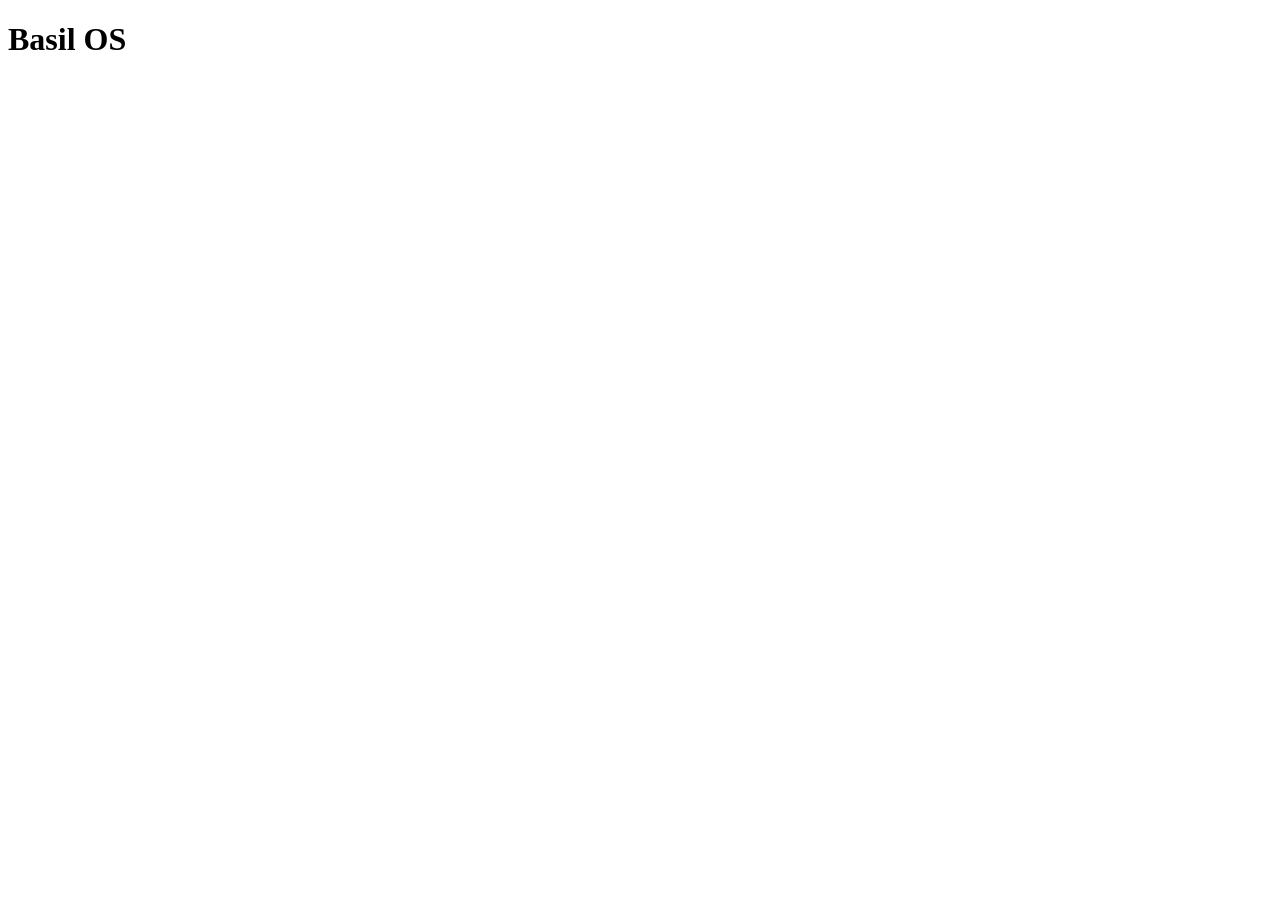
==== index.html @ cb2f1f7d "Add files via upload" ====
<!DOCTYPE html>
<html lang="en">
<head>
    <meta charset="UTF-8">
    <meta name="viewport" content="width=device-width, initial-scale=1.0">
    <title>Basil Alomary - Retro Desktop</title>
    <link rel="stylesheet" href="styles.css">
</head>
<body>
    <div id="boot-screen" class="fullscreen">
        <div class="boot-content">
            <h1>Basil OS</h1>
            <div class="progress-bar">
                <div class="progress"></div>
            </div>
        </div>
    </div>

    <div id="desktop" class="fullscreen" style="display: none;">
        <div id="icons">
            <div class="icon" data-window="about">
                <img src="icon-about.png" alt="About">
                <span>About</span>
            </div>
            <div class="icon" data-window="projects">
                <img src="icon-projects.png" alt="Projects">
                <span>Projects</span>
            </div>
            <div class="icon" data-window="contact">
                <img src="icon-contact.png" alt="Contact">
                <span>Contact</span>
            </div>
        </div>

        <div id="taskbar">
            <div id="start-button">Start</div>
            <div id="open-windows"></div>
            <div id="system-tray">
                <div id="clock"></div>
            </div>
        </div>

        <div id="start-menu" style="display: none;">
            <div class="start-item" data-window="about">About</div>
            <div class="start-item" data-window="projects">Projects</div>
            <div class="start-item" data-window="contact">Contact</div>
        </div>
    </div>

    <div id="windows">
        <div id="about-window" class="window" style="display: none;">
            <div class="title-bar">
                <div class="title">About Basil</div>
                <div class="window-controls">
                    <span class="minimize">-</span>
                    <span class="maximize">□</span>
                    <span class="close">×</span>
                </div>
            </div>
            <div class="window-content">
                <h2>About Basil Alomary</h2>
                <p>
                    <!-- Add your about content here -->
                </p>
            </div>
        </div>

        <div id="projects-window" class="window" style="display: none;">
            <div class="title-bar">
                <div class="title">Projects</div>
                <div class="window-controls">
                    <span class="minimize">-</span>
                    <span class="maximize">□</span>
                    <span class="close">×</span>
                </div>
            </div>
            <div class="window-content">
                <h2>My Projects</h2>
                <!-- Add your projects content here -->
            </div>
        </div>

        <div id="contact-window" class="window" style="display: none;">
            <div class="title-bar">
                <div class="title">Contact</div>
                <div class="window-controls">
                    <span class="minimize">-</span>
                    <span class="maximize">□</span>
                    <span class="close">×</span>
                </div>
            </div>
            <div class="window-content">
                <h2>Contact Basil</h2>
                <!-- Add your contact content here -->
            </div>
        </div>
    </div>

    <script src="script.js"></script>
</body>
</html>
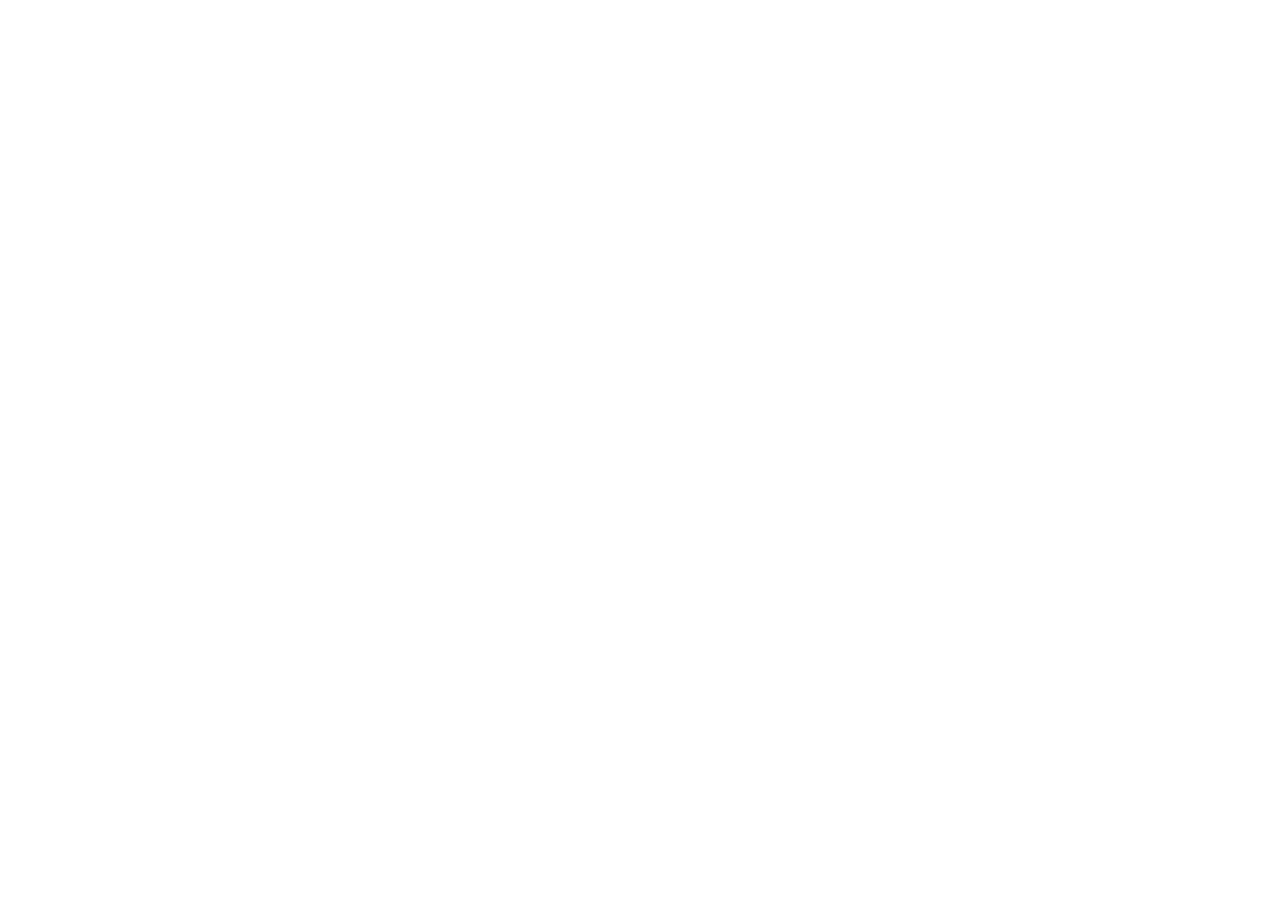
==== commit 2646f80e: "Update index.html" ====
--- a/index.html
+++ b/index.html
@@ -3,99 +3,52 @@
 <head>
     <meta charset="UTF-8">
     <meta name="viewport" content="width=device-width, initial-scale=1.0">
-    <title>Basil Alomary - Retro Desktop</title>
+    <title>Basil Alomary - Retro OS</title>
+    <link href="https://fonts.googleapis.com/css2?family=VT323&display=swap" rel="stylesheet">
     <link rel="stylesheet" href="styles.css">
 </head>
 <body>
-    <div id="boot-screen" class="fullscreen">
-        <div class="boot-content">
-            <h1>Basil OS</h1>
-            <div class="progress-bar">
-                <div class="progress"></div>
+    <div id="crt">
+        <div id="screen">
+            <div id="boot-sequence">
+                <pre id="boot-text"></pre>
+            </div>
+            <div id="desktop" style="display: none;">
+                <div id="icons">
+                    <div class="icon" data-window="about">
+                        <img src="icon-about.svg" alt="About">
+                        <span>About Me</span>
+                    </div>
+                    <div class="icon" data-window="projects">
+                        <img src="icon-projects.svg" alt="Projects">
+                        <span>Projects</span>
+                    </div>
+                    <div class="icon" data-window="contact">
+                        <img src="icon-contact.svg" alt="Contact">
+                        <span>Contact</span>
+                    </div>
+                    <div class="icon" data-window="terminal">
+                        <img src="icon-terminal.svg" alt="Terminal">
+                        <span>Terminal</span>
+                    </div>
+                </div>
+                <div id="taskbar">
+                    <div id="start-button">MENU</div>
+                    <div id="open-windows"></div>
+                    <div id="system-tray">
+                        <div id="volume-control">
+                            <input type="range" min="0" max="100" value="50">
+                        </div>
+                        <div id="clock"></div>
+                    </div>
+                </div>
+            </div>
+            <div id="windows">
+                <!-- Windows will be dynamically created here -->
             </div>
         </div>
     </div>
-
-    <div id="desktop" class="fullscreen" style="display: none;">
-        <div id="icons">
-            <div class="icon" data-window="about">
-                <img src="icon-about.png" alt="About">
-                <span>About</span>
-            </div>
-            <div class="icon" data-window="projects">
-                <img src="icon-projects.png" alt="Projects">
-                <span>Projects</span>
-            </div>
-            <div class="icon" data-window="contact">
-                <img src="icon-contact.png" alt="Contact">
-                <span>Contact</span>
-            </div>
-        </div>
-
-        <div id="taskbar">
-            <div id="start-button">Start</div>
-            <div id="open-windows"></div>
-            <div id="system-tray">
-                <div id="clock"></div>
-            </div>
-        </div>
-
-        <div id="start-menu" style="display: none;">
-            <div class="start-item" data-window="about">About</div>
-            <div class="start-item" data-window="projects">Projects</div>
-            <div class="start-item" data-window="contact">Contact</div>
-        </div>
-    </div>
-
-    <div id="windows">
-        <div id="about-window" class="window" style="display: none;">
-            <div class="title-bar">
-                <div class="title">About Basil</div>
-                <div class="window-controls">
-                    <span class="minimize">-</span>
-                    <span class="maximize">□</span>
-                    <span class="close">×</span>
-                </div>
-            </div>
-            <div class="window-content">
-                <h2>About Basil Alomary</h2>
-                <p>
-                    <!-- Add your about content here -->
-                </p>
-            </div>
-        </div>
-
-        <div id="projects-window" class="window" style="display: none;">
-            <div class="title-bar">
-                <div class="title">Projects</div>
-                <div class="window-controls">
-                    <span class="minimize">-</span>
-                    <span class="maximize">□</span>
-                    <span class="close">×</span>
-                </div>
-            </div>
-            <div class="window-content">
-                <h2>My Projects</h2>
-                <!-- Add your projects content here -->
-            </div>
-        </div>
-
-        <div id="contact-window" class="window" style="display: none;">
-            <div class="title-bar">
-                <div class="title">Contact</div>
-                <div class="window-controls">
-                    <span class="minimize">-</span>
-                    <span class="maximize">□</span>
-                    <span class="close">×</span>
-                </div>
-            </div>
-            <div class="window-content">
-                <h2>Contact Basil</h2>
-                <!-- Add your contact content here -->
-            </div>
-        </div>
-    </div>
-
+    <audio id="startup-sound" src="startup.mp3"></audio>
     <script src="script.js"></script>
 </body>
 </html>
--- a/styles.css
+++ b/styles.css
@@ -0,0 +1,179 @@
+* {
+    margin: 0;
+    padding: 0;
+    box-sizing: border-box;
+}
+
+body, html {
+    height: 100%;
+    font-family: 'Courier New', monospace;
+    overflow: hidden;
+}
+
+.fullscreen {
+    position: fixed;
+    top: 0;
+    left: 0;
+    width: 100%;
+    height: 100%;
+}
+
+#boot-screen {
+    background-color: #000;
+    color: #fff;
+    display: flex;
+    justify-content: center;
+    align-items: center;
+    z-index: 1000;
+}
+
+.boot-content {
+    text-align: center;
+}
+
+.progress-bar {
+    width: 200px;
+    height: 20px;
+    background-color: #333;
+    margin-top: 20px;
+}
+
+.progress {
+    width: 0;
+    height: 100%;
+    background-color: #0f0;
+    transition: width 3s ease-in-out;
+}
+
+#desktop {
+    background-color: #c0c0c0;
+    position: relative;
+}
+
+#icons {
+    padding: 20px;
+}
+
+.icon {
+    text-align: center;
+    margin-bottom: 20px;
+    cursor: pointer;
+}
+
+.icon img {
+    width: 48px;
+    height: 48px;
+}
+
+.icon span {
+    display: block;
+    margin-top: 5px;
+}
+
+#taskbar {
+    position: fixed;
+    bottom: 0;
+    left: 0;
+    width: 100%;
+    height: 40px;
+    background-color: #808080;
+    display: flex;
+    align-items: center;
+    padding: 0 10px;
+}
+
+#start-button {
+    background-color: #008080;
+    color: white;
+    padding: 5px 10px;
+    cursor: pointer;
+}
+
+#open-windows {
+    flex-grow: 1;
+    display: flex;
+    margin-left: 10px;
+}
+
+.taskbar-item {
+    background-color: #c0c0c0;
+    border: 1px solid #000;
+    padding: 5px 10px;
+    margin-right: 5px;
+    cursor: pointer;
+}
+
+#system-tray {
+    display: flex;
+    align-items: center;
+}
+
+#clock {
+    background-color: #000;
+    color: #fff;
+    padding: 5px;
+}
+
+#start-menu {
+    position: fixed;
+    bottom: 40px;
+    left: 0;
+    width: 200px;
+    background-color: #c0c0c0;
+    border: 1px solid #000;
+    z-index: 1000;
+}
+
+.start-item {
+    padding: 10px;
+    cursor: pointer;
+}
+
+.start-item:hover {
+    background-color: #000080;
+    color: #fff;
+}
+
+.window {
+    position: absolute;
+    width: 400px;
+    height: 300px;
+    background-color: #c0c0c0;
+    border: 2px solid #000080;
+    box-shadow: 2px 2px 5px rgba(0, 0, 0, 0.3);
+    resize: both;
+    overflow: auto;
+}
+
+.title-bar {
+    background-color: #000080;
+    color: #fff;
+    padding: 5px;
+    display: flex;
+    justify-content: space-between;
+    align-items: center;
+    cursor: move;
+}
+
+.window-controls span {
+    margin-left: 5px;
+    cursor: pointer;
+}
+
+.window-content {
+    padding: 10px;
+}
+
+@keyframes blink {
+    0% { opacity: 1; }
+    50% { opacity: 0; }
+    100% { opacity: 1; }
+}
+
+.cursor {
+    display: inline-block;
+    width: 10px;
+    height: 20px;
+    background-color: #000;
+    animation: blink 1s infinite;
+}
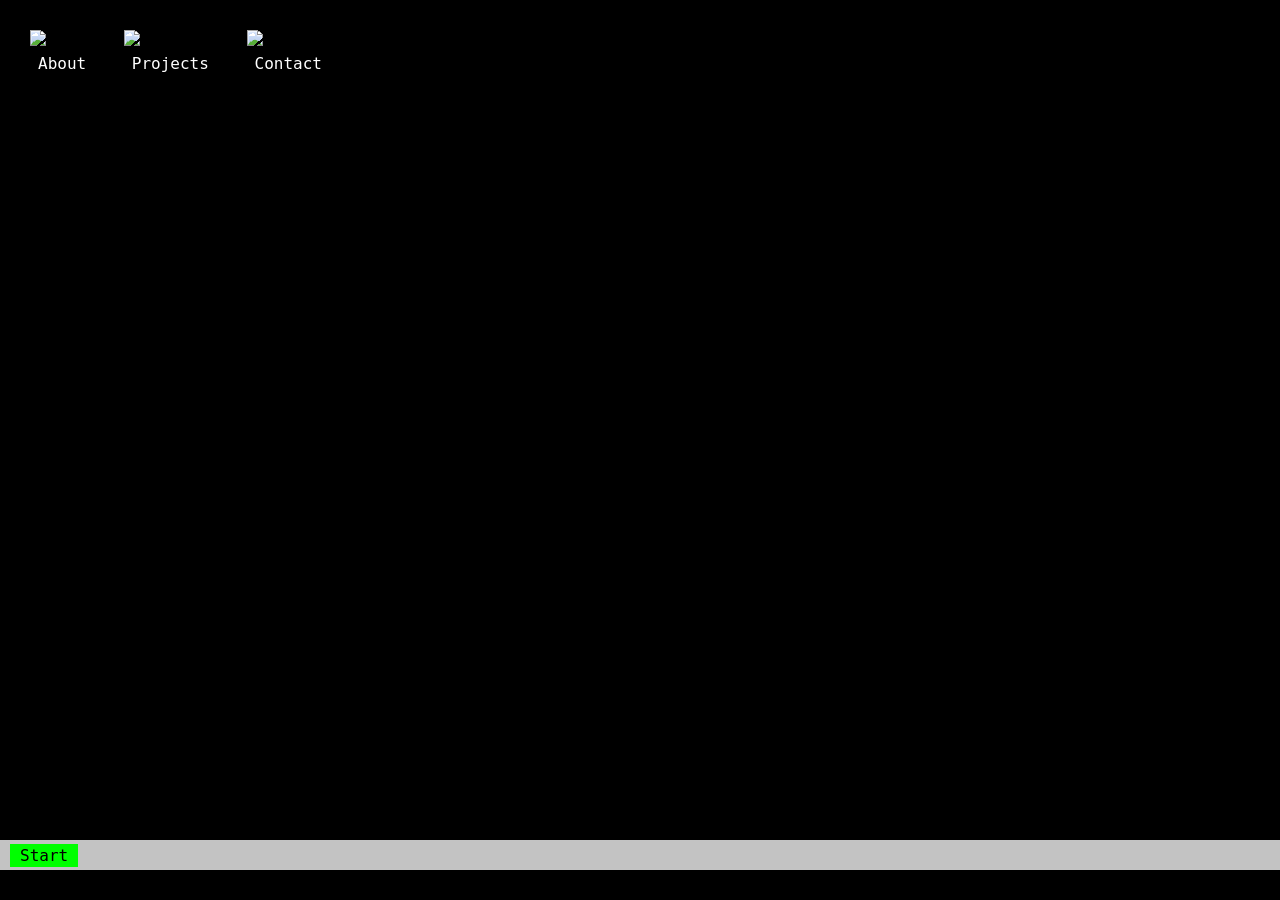
==== commit 0db7a9e4: "Update index.html" ====
--- a/index.html
+++ b/index.html
@@ -3,52 +3,32 @@
 <head>
     <meta charset="UTF-8">
     <meta name="viewport" content="width=device-width, initial-scale=1.0">
-    <title>Basil Alomary - Retro OS</title>
+    <title>Basil Alomary - Retro Desktop</title>
     <link href="https://fonts.googleapis.com/css2?family=VT323&display=swap" rel="stylesheet">
     <link rel="stylesheet" href="styles.css">
 </head>
 <body>
-    <div id="crt">
-        <div id="screen">
-            <div id="boot-sequence">
-                <pre id="boot-text"></pre>
+    <div id="desktop">
+        <div id="icons">
+            <div class="icon" data-window="about">
+                <img src="icon-about.png" alt="About">
+                <span>About</span>
             </div>
-            <div id="desktop" style="display: none;">
-                <div id="icons">
-                    <div class="icon" data-window="about">
-                        <img src="icon-about.svg" alt="About">
-                        <span>About Me</span>
-                    </div>
-                    <div class="icon" data-window="projects">
-                        <img src="icon-projects.svg" alt="Projects">
-                        <span>Projects</span>
-                    </div>
-                    <div class="icon" data-window="contact">
-                        <img src="icon-contact.svg" alt="Contact">
-                        <span>Contact</span>
-                    </div>
-                    <div class="icon" data-window="terminal">
-                        <img src="icon-terminal.svg" alt="Terminal">
-                        <span>Terminal</span>
-                    </div>
-                </div>
-                <div id="taskbar">
-                    <div id="start-button">MENU</div>
-                    <div id="open-windows"></div>
-                    <div id="system-tray">
-                        <div id="volume-control">
-                            <input type="range" min="0" max="100" value="50">
-                        </div>
-                        <div id="clock"></div>
-                    </div>
-                </div>
+            <div class="icon" data-window="projects">
+                <img src="icon-projects.png" alt="Projects">
+                <span>Projects</span>
             </div>
-            <div id="windows">
-                <!-- Windows will be dynamically created here -->
+            <div class="icon" data-window="contact">
+                <img src="icon-contact.png" alt="Contact">
+                <span>Contact</span>
             </div>
         </div>
+        <div id="taskbar">
+            <div id="start-button">Start</div>
+            <div id="time"></div>
+        </div>
     </div>
-    <audio id="startup-sound" src="startup.mp3"></audio>
+    <div id="windows"></div>
     <script src="script.js"></script>
 </body>
 </html>
--- a/styles.css
+++ b/styles.css
@@ -1,3 +1,10 @@
+:root {
+    --main-bg-color: #000080;
+    --window-bg-color: #c3c3c3;
+    --text-color: #ffffff;
+    --highlight-color: #00ff00;
+}
+
 * {
     margin: 0;
     padding: 0;
@@ -6,99 +13,123 @@
 
 body, html {
     height: 100%;
-    font-family: 'Courier New', monospace;
+    font-family: 'VT323', monospace;
     overflow: hidden;
-}
-
-.fullscreen {
+    background-color: #000;
+}
+
+#crt {
     position: fixed;
     top: 0;
     left: 0;
     width: 100%;
     height: 100%;
-}
-
-#boot-screen {
-    background-color: #000;
-    color: #fff;
-    display: flex;
-    justify-content: center;
-    align-items: center;
-    z-index: 1000;
-}
-
-.boot-content {
+    background: #000;
+    overflow: hidden;
+}
+
+#crt::before {
+    content: " ";
+    display: block;
+    position: absolute;
+    top: 0;
+    left: 0;
+    bottom: 0;
+    right: 0;
+    background: linear-gradient(to bottom, 
+        rgba(18, 16, 16, 0) 50%, 
+        rgba(0, 0, 0, 0.25) 50%);
+    background-size: 100% 4px;
+    z-index: 2;
+    pointer-events: none;
+}
+
+#crt::after {
+    content: " ";
+    display: block;
+    position: absolute;
+    top: 0;
+    left: 0;
+    bottom: 0;
+    right: 0;
+    background: rgba(18, 16, 16, 0.1);
+    opacity: 0;
+    z-index: 2;
+    pointer-events: none;
+}
+
+#screen {
+    width: 100%;
+    height: 100%;
+    background-color: var(--main-bg-color);
+    position: relative;
+    overflow: hidden;
+}
+
+#boot-sequence {
+    color: var(--text-color);
+    padding: 20px;
+    font-size: 18px;
+    white-space: pre-wrap;
+}
+
+#desktop {
+    position: absolute;
+    top: 0;
+    left: 0;
+    width: 100%;
+    height: calc(100% - 30px);
+    padding: 20px;
+}
+
+.icon {
+    display: inline-block;
     text-align: center;
-}
-
-.progress-bar {
-    width: 200px;
-    height: 20px;
-    background-color: #333;
-    margin-top: 20px;
-}
-
-.progress {
-    width: 0;
-    height: 100%;
-    background-color: #0f0;
-    transition: width 3s ease-in-out;
-}
-
-#desktop {
-    background-color: #c0c0c0;
-    position: relative;
-}
-
-#icons {
-    padding: 20px;
-}
-
-.icon {
-    text-align: center;
-    margin-bottom: 20px;
+    margin: 10px;
     cursor: pointer;
 }
 
 .icon img {
     width: 48px;
     height: 48px;
+    image-rendering: pixelated;
 }
 
 .icon span {
     display: block;
+    color: var(--text-color);
     margin-top: 5px;
 }
 
 #taskbar {
-    position: fixed;
+    position: absolute;
     bottom: 0;
     left: 0;
     width: 100%;
-    height: 40px;
-    background-color: #808080;
+    height: 30px;
+    background-color: var(--window-bg-color);
     display: flex;
     align-items: center;
     padding: 0 10px;
 }
 
 #start-button {
-    background-color: #008080;
-    color: white;
-    padding: 5px 10px;
-    cursor: pointer;
+    background-color: var(--highlight-color);
+    color: #000;
+    padding: 2px 10px;
+    cursor: pointer;
+    margin-right: 10px;
 }
 
 #open-windows {
     flex-grow: 1;
     display: flex;
-    margin-left: 10px;
-}
-
-.taskbar-item {
-    background-color: #c0c0c0;
+}
+
+.window-button {
+    background-color: var(--window-bg-color);
     border: 1px solid #000;
-    padding: 5px 10px;
+    padding: 2px 10px;
     margin-right: 5px;
     cursor: pointer;
 }
@@ -106,48 +137,30 @@
 #system-tray {
     display: flex;
     align-items: center;
+}
+
+#volume-control {
+    margin-right: 10px;
 }
 
 #clock {
     background-color: #000;
-    color: #fff;
-    padding: 5px;
-}
-
-#start-menu {
-    position: fixed;
-    bottom: 40px;
-    left: 0;
-    width: 200px;
-    background-color: #c0c0c0;
-    border: 1px solid #000;
-    z-index: 1000;
-}
-
-.start-item {
-    padding: 10px;
-    cursor: pointer;
-}
-
-.start-item:hover {
-    background-color: #000080;
-    color: #fff;
+    color: var(--highlight-color);
+    padding: 2px 5px;
 }
 
 .window {
     position: absolute;
-    width: 400px;
-    height: 300px;
-    background-color: #c0c0c0;
-    border: 2px solid #000080;
-    box-shadow: 2px 2px 5px rgba(0, 0, 0, 0.3);
-    resize: both;
-    overflow: auto;
-}
-
-.title-bar {
-    background-color: #000080;
-    color: #fff;
+    background-color: var(--window-bg-color);
+    border: 2px solid var(--highlight-color);
+    box-shadow: 5px 5px 0 rgba(0, 0, 0, 0.5);
+    min-width: 300px;
+    min-height: 200px;
+}
+
+.window-header {
+    background-color: var(--highlight-color);
+    color: #000;
     padding: 5px;
     display: flex;
     justify-content: space-between;
@@ -155,6 +168,10 @@
     cursor: move;
 }
 
+.window-title {
+    font-weight: bold;
+}
+
 .window-controls span {
     margin-left: 5px;
     cursor: pointer;
@@ -162,18 +179,24 @@
 
 .window-content {
     padding: 10px;
-}
-
-@keyframes blink {
-    0% { opacity: 1; }
-    50% { opacity: 0; }
-    100% { opacity: 1; }
-}
-
-.cursor {
-    display: inline-block;
-    width: 10px;
-    height: 20px;
-    background-color: #000;
-    animation: blink 1s infinite;
-}
+    color: #000;
+    overflow: auto;
+    height: calc(100% - 30px);
+}
+
+@keyframes textShadow {
+    0% {
+        text-shadow: 0.4389924193300864px 0 1px rgba(0,30,255,0.5), -0.4389924193300864px 0 1px rgba(255,0,80,0.3), 0 0 3px;
+    }
+    5% {
+        text-shadow: 2.7928974010788217px 0 1px rgba(0,30,255,0.5), -2.7928974010788217px 0 1px rgba(255,0,80,0.3), 0 0 3px;
+    }
+    /* ... (more keyframes) ... */
+    100% {
+        text-shadow: 0.4389924193300864px 0 1px rgba(0,30,255,0.5), -0.4389924193300864px 0 1px rgba(255,0,80,0.3), 0 0 3px;
+    }
+}
+
+.crt-text {
+    animation: textShadow 1.6s infinite;
+}
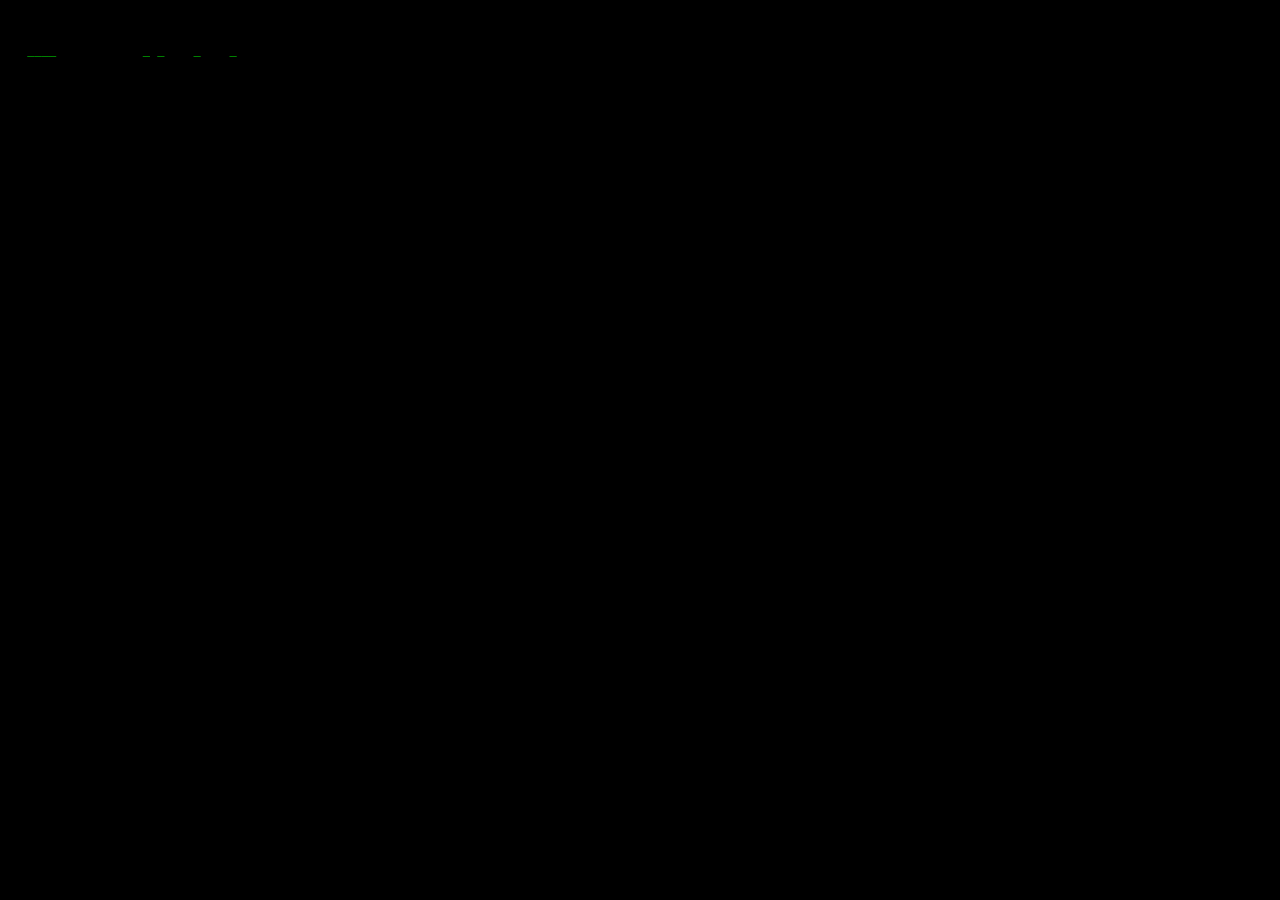
==== commit 9b6bb878: "Update index.html" ====
--- a/index.html
+++ b/index.html
@@ -3,32 +3,133 @@
 <head>
     <meta charset="UTF-8">
     <meta name="viewport" content="width=device-width, initial-scale=1.0">
-    <title>Basil Alomary - Retro Desktop</title>
-    <link href="https://fonts.googleapis.com/css2?family=VT323&display=swap" rel="stylesheet">
-    <link rel="stylesheet" href="styles.css">
+    <title>Basil Alomary - Terminal</title>
+    <style>
+        body, html {
+            margin: 0;
+            padding: 0;
+            height: 100%;
+            font-family: 'Courier New', monospace;
+            background-color: #000;
+            color: #0f0;
+            overflow: hidden;
+        }
+        #terminal {
+            height: 100%;
+            padding: 20px;
+            box-sizing: border-box;
+            overflow-y: auto;
+        }
+        .ascii-art {
+            white-space: pre;
+            font-size: 12px;
+            line-height: 1;
+            margin-bottom: 20px;
+        }
+        .command {
+            margin-bottom: 10px;
+        }
+        .response {
+            margin-bottom: 20px;
+        }
+        .blink {
+            animation: blink 1s infinite;
+        }
+        @keyframes blink {
+            0% { opacity: 0; }
+            50% { opacity: 1; }
+            100% { opacity: 0; }
+        }
+        .loading {
+            display: inline-block;
+            width: 20px;
+        }
+        .hidden {
+            display: none;
+        }
+    </style>
 </head>
 <body>
-    <div id="desktop">
-        <div id="icons">
-            <div class="icon" data-window="about">
-                <img src="icon-about.png" alt="About">
-                <span>About</span>
-            </div>
-            <div class="icon" data-window="projects">
-                <img src="icon-projects.png" alt="Projects">
-                <span>Projects</span>
-            </div>
-            <div class="icon" data-window="contact">
-                <img src="icon-contact.png" alt="Contact">
-                <span>Contact</span>
-            </div>
-        </div>
-        <div id="taskbar">
-            <div id="start-button">Start</div>
-            <div id="time"></div>
-        </div>
-    </div>
-    <div id="windows"></div>
-    <script src="script.js"></script>
+    <div id="terminal"></div>
+
+    <script>
+        const terminal = document.getElementById('terminal');
+        const asciiArt = `
+ ____            _ _    _    _                                
+|  _ \\          (_) |  / \\  | | ___  _ __ ___   __ _ _ __ _   _ 
+| |_) | __ _ ___ _| | / _ \\ | |/ _ \\| '_ \` _ \\ / _\` | '__| | | |
+|  _ < / _\` / __| | |/ ___ \\| | (_) | | | | | | (_| | |  | |_| |
+|_| \\_\\\\__,_\\___| |_/_/   \\_\\_|\\___/|_| |_| |_|\\__,_|_|   \\__, |
+                                                         |___/ 
+        `;
+
+        const content = [
+            { command: 'whoami', response: 'Basil Alomary' },
+            { command: 'cat current_role.txt', response: 'Head of Research at Stripes (http://www.stripes.co)' },
+            { command: 'ls previous_experience/', response: '- Bain_&_Company.txt\n- Simon_Data.txt\n- Independent_Investor.txt' },
+            { command: 'cat education.txt', response: 'Graduate of Columbia Business School\nGlenn Hubbard Scholarship Recipient' },
+            { command: 'ls fellowships/', response: 'VC_Fellow.txt  MBA_Associate.txt  Student_Fellow.txt  Venture_Partner.txt  InSITE_Fellow.txt' },
+            { command: 'cat writing/articles.txt', response: '1. Why Investors Should Focus More On The Infrastructure Supporting The AI Revolution\n2. OK, Boomer: How An Aging Population Is Going To Impact Real Estate Technology\n3. NFTs, like all art, are all about narrative\n4. "Where am I going to display my NFT?"... and other stupid questions\n5. The Future of InsurTech: Why serving policyholders has been the path to growth for so many...' },
+            { command: 'echo $CONTACT_INFO', response: 'LinkedIn: https://www.linkedin.com/in/basilalomary\nTwitter: https://twitter.com/basilalomary' },
+        ];
+
+        function typeWriter(text, element, index = 0) {
+            if (index < text.length) {
+                element.innerHTML += text.charAt(index);
+                setTimeout(() => typeWriter(text, element, index + 1), 20);
+            } else {
+                element.innerHTML += '<span class="blink">_</span>';
+            }
+        }
+
+        function createLoadingAnimation() {
+            const loading = document.createElement('div');
+            loading.className = 'loading';
+            loading.innerHTML = '|';
+            
+            const frames = ['|', '/', '-', '\\'];
+            let frameIndex = 0;
+
+            const intervalId = setInterval(() => {
+                loading.innerHTML = frames[frameIndex];
+                frameIndex = (frameIndex + 1) % frames.length;
+            }, 100);
+
+            return { element: loading, intervalId };
+        }
+
+        async function displayContent() {
+            const asciiElement = document.createElement('pre');
+            asciiElement.className = 'ascii-art';
+            terminal.appendChild(asciiElement);
+            await new Promise(resolve => typeWriter(asciiArt, asciiElement, 0, resolve));
+
+            for (const item of content) {
+                const commandElement = document.createElement('div');
+                commandElement.className = 'command';
+                terminal.appendChild(commandElement);
+                await new Promise(resolve => typeWriter(`> ${item.command}`, commandElement, 0, resolve));
+
+                await new Promise(resolve => setTimeout(resolve, 500));
+
+                const { element: loadingElement, intervalId } = createLoadingAnimation();
+                terminal.appendChild(loadingElement);
+
+                await new Promise(resolve => setTimeout(resolve, 1500));
+
+                clearInterval(intervalId);
+                loadingElement.remove();
+
+                const responseElement = document.createElement('div');
+                responseElement.className = 'response';
+                terminal.appendChild(responseElement);
+                await new Promise(resolve => typeWriter(item.response, responseElement, 0, resolve));
+
+                await new Promise(resolve => setTimeout(resolve, 1000));
+            }
+        }
+
+        displayContent();
+    </script>
 </body>
 </html>
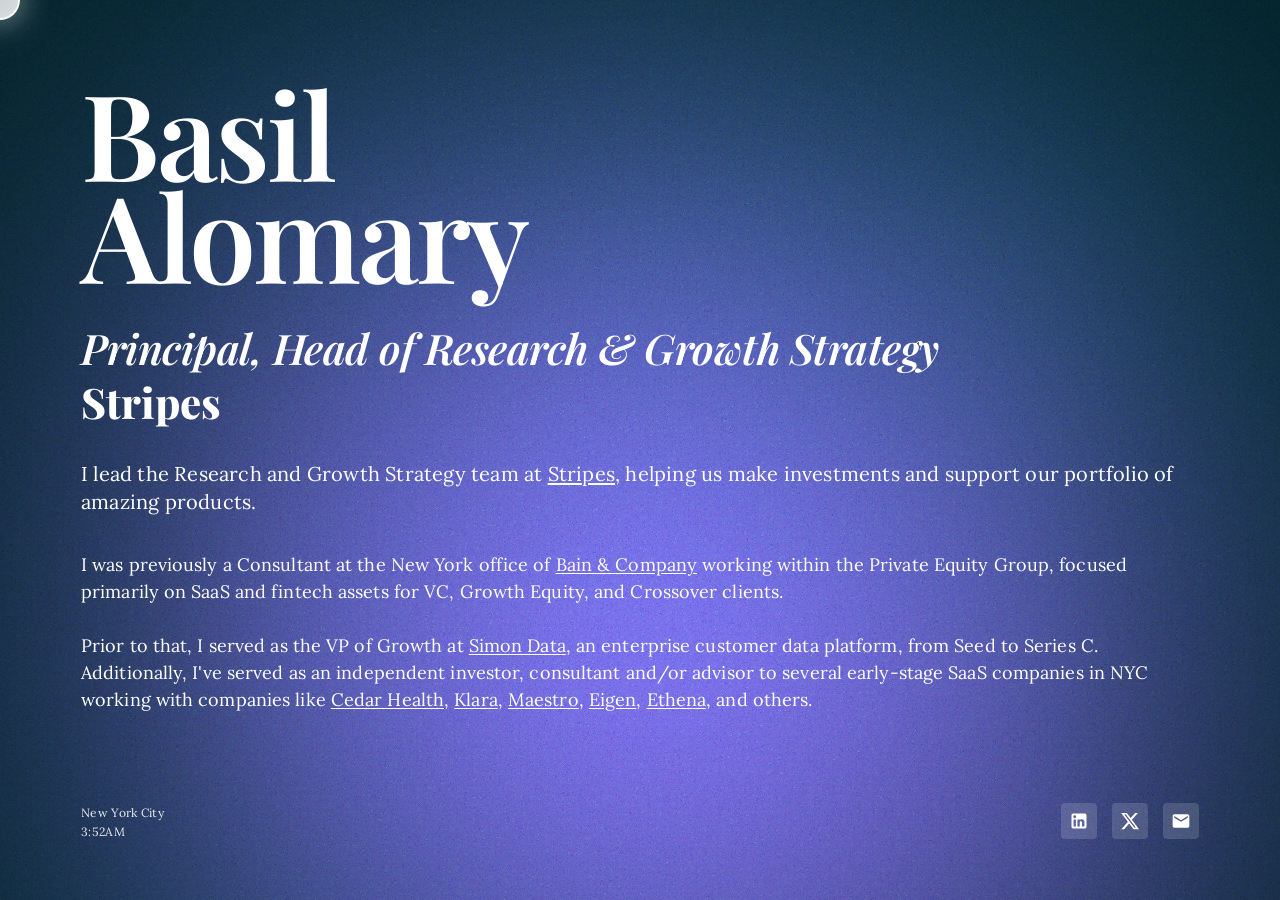
==== commit 2fcca5ec: "Update index.html" ====
--- a/index.html
+++ b/index.html
@@ -3,133 +3,438 @@
 <head>
     <meta charset="UTF-8">
     <meta name="viewport" content="width=device-width, initial-scale=1.0">
-    <title>Basil Alomary - Terminal</title>
+    <title>Basil Alomary - Principal, Head of Research & Growth Strategy</title>
+    <link rel="preconnect" href="https://fonts.googleapis.com">
+    <link rel="preconnect" href="https://fonts.gstatic.com" crossorigin>
+    <link href="https://fonts.googleapis.com/css2?family=Playfair+Display:ital,wght@0,400;0,600;0,800;1,600&family=Lora:wght@300;400&display=swap" rel="stylesheet">
     <style>
-        body, html {
+        * {
             margin: 0;
             padding: 0;
+            box-sizing: border-box;
+            cursor: none;
+        }
+
+        body {
+            font-family: 'Lora', serif;
+            min-height: 100vh;
+            padding: 80px 80px 60px 80px;
+            display: flex;
+            flex-direction: column;
+            justify-content: space-between;
+            position: relative;
+            overflow: hidden;
+            color: white;
+            cursor: none;
+            border: 1px solid rgba(255, 255, 255, 0.2);
+            border-radius: 24px;
+        }
+
+        /* Custom cursor */
+        .cursor {
+            width: 40px;
+            height: 40px;
+            position: fixed;
+            top: 0;
+            left: 0;
+            pointer-events: none;
+            z-index: 9999;
+            transition: width 0.3s ease, height 0.3s ease, transform 0.15s ease;
+        }
+
+        .cursor-inner {
+            width: 100%;
             height: 100%;
-            font-family: 'Courier New', monospace;
-            background-color: #000;
-            color: #0f0;
-            overflow: hidden;
-        }
-        #terminal {
+            border-radius: 50%;
+            background: rgba(255, 255, 255, 0.8);
+            backdrop-filter: blur(10px);
+            -webkit-backdrop-filter: blur(10px);
+            border: 2px solid rgba(255, 255, 255, 0.9);
+            box-shadow: 
+                0 0 30px rgba(255, 255, 255, 0.5),
+                inset 0 0 20px rgba(255, 255, 255, 0.3),
+                0 0 60px rgba(255, 255, 255, 0.2);
+            transition: all 0.3s ease;
+            mix-blend-mode: screen;
+        }
+
+        .cursor.hover {
+            width: 60px;
+            height: 60px;
+        }
+
+        .cursor.hover .cursor-inner {
+            background: rgba(255, 255, 255, 0.6);
+            backdrop-filter: blur(15px);
+            -webkit-backdrop-filter: blur(15px);
+            border: 2px solid rgba(255, 255, 255, 1);
+            box-shadow: 
+                0 0 50px rgba(255, 255, 255, 0.8),
+                inset 0 0 30px rgba(255, 255, 255, 0.4),
+                0 0 80px rgba(255, 255, 255, 0.3);
+        }
+
+        /* Hide custom cursor on mobile */
+        @media (hover: none) and (pointer: coarse) {
+            * {
+                cursor: auto;
+            }
+            body {
+                cursor: auto;
+            }
+            .cursor {
+                display: none;
+            }
+        }
+
+        /* Background SVG */
+        .background-svg {
+            position: fixed;
+            top: 0;
+            left: 0;
+            width: 100%;
             height: 100%;
-            padding: 20px;
-            box-sizing: border-box;
-            overflow-y: auto;
-        }
-        .ascii-art {
-            white-space: pre;
+            z-index: 0;
+        }
+
+        .container {
+            position: relative;
+            z-index: 1;
+            max-width: 1400px;
+            width: 100%;
+        }
+
+        h1 {
+            font-family: 'Playfair Display', serif;
+            font-size: 120px;
+            font-weight: 600;
+            line-height: 0.85;
+            letter-spacing: -3px;
+            margin-bottom: 40px;
+        }
+
+        .name-split {
+            display: block;
+        }
+
+        .title {
+            font-family: 'Playfair Display', serif;
+            font-size: 42px;
+            font-weight: 600;
+            font-style: italic;
+            line-height: 1.1;
+            margin-bottom: 8px;
+            letter-spacing: -0.5px;
+        }
+
+        .company {
+            font-family: 'Playfair Display', serif;
+            font-size: 42px;
+            font-weight: 800;
+            margin-bottom: 35px;
+            line-height: 1.1;
+        }
+
+        .description {
+            font-family: 'Lora', serif;
+            font-size: 20px;
+            font-weight: 300;
+            line-height: 1.4;
+            margin-bottom: 35px;
+            max-width: 1200px;
+            letter-spacing: 0.2px;
+        }
+
+        .experience {
+            font-family: 'Lora', serif;
+            font-size: 18px;
+            font-weight: 300;
+            line-height: 1.5;
+            max-width: 1200px;
+            letter-spacing: 0.1px;
+        }
+
+        .experience a, .description a {
+            color: white;
+            text-decoration: underline;
+            text-underline-offset: 2px;
+            transition: opacity 0.3s ease;
+            cursor: none;
+        }
+
+        .experience a:hover, .description a:hover {
+            opacity: 0.7;
+        }
+
+        .footer {
+            position: relative;
+            z-index: 1;
+            display: flex;
+            justify-content: space-between;
+            align-items: flex-end;
+            margin-top: 80px;
+        }
+
+        .location-time {
+            font-family: 'Lora', serif;
+            display: flex;
+            flex-direction: column;
+            gap: 4px;
             font-size: 12px;
-            line-height: 1;
-            margin-bottom: 20px;
-        }
-        .command {
-            margin-bottom: 10px;
-        }
-        .response {
-            margin-bottom: 20px;
-        }
-        .blink {
-            animation: blink 1s infinite;
-        }
-        @keyframes blink {
-            0% { opacity: 0; }
-            50% { opacity: 1; }
-            100% { opacity: 0; }
-        }
-        .loading {
-            display: inline-block;
+            font-weight: 400;
+            letter-spacing: 0.3px;
+            opacity: 0.9;
+        }
+
+        .social-links {
+            display: flex;
+            gap: 15px;
+        }
+
+        .social-links a {
+            width: 36px;
+            height: 36px;
+            background: rgba(255, 255, 255, 0.15);
+            display: flex;
+            align-items: center;
+            justify-content: center;
+            text-decoration: none;
+            transition: background 0.3s ease;
+            border-radius: 4px;
+            cursor: none;
+        }
+
+        .social-links a:hover {
+            background: rgba(255, 255, 255, 0.25);
+        }
+
+        .social-links svg {
             width: 20px;
-        }
-        .hidden {
-            display: none;
+            height: 20px;
+            fill: white;
+        }
+
+        @media (max-width: 768px) {
+            body {
+                padding: 40px 30px 30px 30px;
+            }
+
+            h1 {
+                font-size: 60px;
+                margin-bottom: 25px;
+                line-height: 0.9;
+            }
+
+            .title {
+                font-size: 24px;
+                margin-bottom: 6px;
+            }
+
+            .company {
+                font-size: 24px;
+                margin-bottom: 20px;
+            }
+
+            .description {
+                font-size: 16px;
+                margin-bottom: 20px;
+                line-height: 1.5;
+            }
+
+            .experience {
+                font-size: 14px;
+                line-height: 1.6;
+            }
+
+            .footer {
+                flex-direction: column;
+                align-items: flex-start;
+                gap: 25px;
+                margin-top: 50px;
+            }
+
+            .social-links {
+                width: 100%;
+                justify-content: flex-start;
+            }
+
+            .location-time {
+                font-size: 11px;
+            }
+        }
+
+        @media (max-width: 480px) {
+            body {
+                padding: 30px 20px 20px 20px;
+            }
+
+            h1 {
+                font-size: 48px;
+                letter-spacing: -2px;
+            }
+
+            .title {
+                font-size: 20px;
+            }
+
+            .company {
+                font-size: 20px;
+            }
+
+            .description {
+                font-size: 14px;
+            }
+
+            .experience {
+                font-size: 13px;
+            }
         }
     </style>
 </head>
 <body>
-    <div id="terminal"></div>
+    <!-- Custom cursor -->
+    <div class="cursor">
+        <div class="cursor-inner"></div>
+    </div>
+
+    <!-- Background SVG -->
+    <svg class="background-svg" viewBox="0 0 1600 1600" fill="none" xmlns="http://www.w3.org/2000/svg" xmlns:xlink="http://www.w3.org/1999/xlink" preserveAspectRatio="xMidYMid slice">
+        <rect width="1600" height="1600" fill="#000000"/>
+        <rect width="1600" height="1600" fill="#00c5df" fill-opacity="0.1634279611918033"/>
+        <g clip-path="url(#clip0_50_327)">
+            <g filter="url(#filter0_f_50_327)">
+                <rect x="309" y="449" width="1041" height="1251" fill="#00c5df"/>
+                <rect x="251" y="517" width="1004" height="871" fill="#907CFF"/>
+                <rect x="432" y="740" width="949" height="1150" fill="#907CFF"/>
+            </g>
+        </g>
+        <g style="mix-blend-mode:overlay">
+            <rect width="1600" height="1600" fill="url(#pattern0)" fill-opacity="0.75"/>
+            <rect x="0" y="0" width="1600" height="1600" style="fill:gray; stroke:transparent; filter: url(#feTurb02)" />
+        </g>
+        <defs>
+            <filter id="feTurb02" filterUnits="objectBoundingBox" x="0%" y="0%" width="100%" height="100%">
+                <feTurbulence baseFrequency="0.7" numOctaves="3" seed="0" result="out1"/> 
+                <feComposite in="out1" in2="SourceGraphic" operator="in" result="out2"/>
+                <feBlend in="SourceGraphic" in2="out2" mode="overlay" result="out3"/>
+            </filter>
+            <filter id="filter0_f_50_327" x="0" y="0" width="1600" height="1600" filterUnits="userSpaceOnUse" color-interpolation-filters="sRGB">
+                <feFlood flood-opacity="0" result="BackgroundImageFix"/>
+                <feBlend mode="normal" in="SourceGraphic" in2="BackgroundImageFix" result="shape"/>
+                <feGaussianBlur stdDeviation="250" result="effect1_foregroundBlur_50_327"/>
+            </filter>
+            <pattern id="pattern0" patternContentUnits="objectBoundingBox" width="0.08375" height="0.08375">
+                <use xlink:href="#image0_50_327" transform="scale(0.001)"/>
+            </pattern>
+            <clipPath id="clip0_50_327">
+                <rect width="1600" height="1600" fill="white"/>
+            </clipPath>
+        </defs>
+    </svg>
+
+    <div class="container">
+        <h1>
+            <span class="name-split">Basil</span>
+            <span class="name-split">Alomary</span>
+        </h1>
+        
+        <div class="title">Principal, Head of Research & Growth Strategy</div>
+        <div class="company">Stripes</div>
+        
+        <p class="description">
+            I lead the Research and Growth Strategy team at <a href="https://stripes.co" target="_blank">Stripes</a>, helping us make investments and support our portfolio of amazing products.
+        </p>
+        
+        <p class="experience">
+            I was previously a Consultant at the New York office of <a href="https://bain.com" target="_blank">Bain & Company</a> working within the Private Equity Group, focused primarily on SaaS and fintech assets for VC, Growth Equity, and Crossover clients.<br><br>
+            Prior to that, I served as the VP of Growth at <a href="https://simondata.com" target="_blank">Simon Data</a>, an enterprise customer data platform, from Seed to Series C. Additionally, I've served as an independent investor, consultant and/or advisor to several early-stage SaaS companies in NYC working with companies like <a href="https://cedar.com" target="_blank">Cedar Health</a>, <a href="https://klara.com" target="_blank">Klara</a>, <a href="https://go-maestro.com" target="_blank">Maestro</a>, <a href="https://eigentech.com" target="_blank">Eigen</a>, <a href="https://goethena.com" target="_blank">Ethena</a>, and others.
+        </p>
+    </div>
+
+    <div class="footer">
+        <div class="location-time">
+            <span>New York City</span>
+            <span class="timestamp">8:22AM</span>
+        </div>
+        
+        <div class="social-links">
+            <a href="https://linkedin.com/in/basilalomary" target="_blank" aria-label="LinkedIn">
+                <svg viewBox="0 0 24 24">
+                    <path d="M19 3a2 2 0 0 1 2 2v14a2 2 0 0 1-2 2H5a2 2 0 0 1-2-2V5a2 2 0 0 1 2-2h14m-.5 15.5v-5.3a3.26 3.26 0 0 0-3.26-3.26c-.85 0-1.84.52-2.32 1.3v-1.11h-2.79v8.37h2.79v-4.93c0-.77.62-1.4 1.39-1.4a1.4 1.4 0 0 1 1.4 1.4v4.93h2.79M6.88 8.56a1.68 1.68 0 0 0 1.68-1.68c0-.93-.75-1.69-1.68-1.69a1.69 1.69 0 0 0-1.69 1.69c0 .93.76 1.68 1.69 1.68m1.39 9.94v-8.37H5.5v8.37h2.77z"/>
+                </svg>
+            </a>
+            <a href="https://twitter.com/basil_alomary" target="_blank" aria-label="Twitter">
+                <svg viewBox="0 0 24 24">
+                    <path d="M18.244 2.25h3.308l-7.227 8.26 8.502 11.24H16.17l-5.214-6.817L4.99 21.75H1.68l7.73-8.835L1.254 2.25H8.08l4.713 6.231zm-1.161 17.52h1.833L7.084 4.126H5.117z"/>
+                </svg>
+            </a>
+            <a href="mailto:basil.a.alomary@gmail.com" aria-label="Email">
+                <svg viewBox="0 0 24 24">
+                    <path d="M20 4H4c-1.1 0-1.99.9-1.99 2L2 18c0 1.1.9 2 2 2h16c1.1 0 2-.9 2-2V6c0-1.1-.9-2-2-2zm0 4l-8 5-8-5V6l8 5 8-5v2z"/>
+                </svg>
+            </a>
+        </div>
+    </div>
 
     <script>
-        const terminal = document.getElementById('terminal');
-        const asciiArt = `
- ____            _ _    _    _                                
-|  _ \\          (_) |  / \\  | | ___  _ __ ___   __ _ _ __ _   _ 
-| |_) | __ _ ___ _| | / _ \\ | |/ _ \\| '_ \` _ \\ / _\` | '__| | | |
-|  _ < / _\` / __| | |/ ___ \\| | (_) | | | | | | (_| | |  | |_| |
-|_| \\_\\\\__,_\\___| |_/_/   \\_\\_|\\___/|_| |_| |_|\\__,_|_|   \\__, |
-                                                         |___/ 
-        `;
-
-        const content = [
-            { command: 'whoami', response: 'Basil Alomary' },
-            { command: 'cat current_role.txt', response: 'Head of Research at Stripes (http://www.stripes.co)' },
-            { command: 'ls previous_experience/', response: '- Bain_&_Company.txt\n- Simon_Data.txt\n- Independent_Investor.txt' },
-            { command: 'cat education.txt', response: 'Graduate of Columbia Business School\nGlenn Hubbard Scholarship Recipient' },
-            { command: 'ls fellowships/', response: 'VC_Fellow.txt  MBA_Associate.txt  Student_Fellow.txt  Venture_Partner.txt  InSITE_Fellow.txt' },
-            { command: 'cat writing/articles.txt', response: '1. Why Investors Should Focus More On The Infrastructure Supporting The AI Revolution\n2. OK, Boomer: How An Aging Population Is Going To Impact Real Estate Technology\n3. NFTs, like all art, are all about narrative\n4. "Where am I going to display my NFT?"... and other stupid questions\n5. The Future of InsurTech: Why serving policyholders has been the path to growth for so many...' },
-            { command: 'echo $CONTACT_INFO', response: 'LinkedIn: https://www.linkedin.com/in/basilalomary\nTwitter: https://twitter.com/basilalomary' },
-        ];
-
-        function typeWriter(text, element, index = 0) {
-            if (index < text.length) {
-                element.innerHTML += text.charAt(index);
-                setTimeout(() => typeWriter(text, element, index + 1), 20);
-            } else {
-                element.innerHTML += '<span class="blink">_</span>';
-            }
-        }
-
-        function createLoadingAnimation() {
-            const loading = document.createElement('div');
-            loading.className = 'loading';
-            loading.innerHTML = '|';
+        // Update timestamp to current time
+        function updateTime() {
+            const now = new Date();
+            const hours = now.getHours();
+            const minutes = now.getMinutes().toString().padStart(2, '0');
+            const ampm = hours >= 12 ? 'PM' : 'AM';
+            const displayHours = hours % 12 || 12;
+            document.querySelector('.timestamp').textContent = `${displayHours}:${minutes}${ampm}`;
+        }
+        
+        updateTime();
+        setInterval(updateTime, 60000);
+
+        // Custom cursor
+        const cursor = document.querySelector('.cursor');
+        let mouseX = 0;
+        let mouseY = 0;
+        let cursorX = 0;
+        let cursorY = 0;
+
+        // Track mouse position
+        document.addEventListener('mousemove', (e) => {
+            mouseX = e.clientX;
+            mouseY = e.clientY;
+        });
+
+        // Smooth cursor animation
+        function animateCursor() {
+            const dx = mouseX - cursorX;
+            const dy = mouseY - cursorY;
             
-            const frames = ['|', '/', '-', '\\'];
-            let frameIndex = 0;
-
-            const intervalId = setInterval(() => {
-                loading.innerHTML = frames[frameIndex];
-                frameIndex = (frameIndex + 1) % frames.length;
-            }, 100);
-
-            return { element: loading, intervalId };
-        }
-
-        async function displayContent() {
-            const asciiElement = document.createElement('pre');
-            asciiElement.className = 'ascii-art';
-            terminal.appendChild(asciiElement);
-            await new Promise(resolve => typeWriter(asciiArt, asciiElement, 0, resolve));
-
-            for (const item of content) {
-                const commandElement = document.createElement('div');
-                commandElement.className = 'command';
-                terminal.appendChild(commandElement);
-                await new Promise(resolve => typeWriter(`> ${item.command}`, commandElement, 0, resolve));
-
-                await new Promise(resolve => setTimeout(resolve, 500));
-
-                const { element: loadingElement, intervalId } = createLoadingAnimation();
-                terminal.appendChild(loadingElement);
-
-                await new Promise(resolve => setTimeout(resolve, 1500));
-
-                clearInterval(intervalId);
-                loadingElement.remove();
-
-                const responseElement = document.createElement('div');
-                responseElement.className = 'response';
-                terminal.appendChild(responseElement);
-                await new Promise(resolve => typeWriter(item.response, responseElement, 0, resolve));
-
-                await new Promise(resolve => setTimeout(resolve, 1000));
-            }
-        }
-
-        displayContent();
+            cursorX += dx * 0.15;
+            cursorY += dy * 0.15;
+            
+            cursor.style.transform = `translate(${cursorX - 20}px, ${cursorY - 20}px)`;
+            
+            requestAnimationFrame(animateCursor);
+        }
+        animateCursor();
+
+        // Add hover effect on interactive elements
+        const hoverElements = document.querySelectorAll('a, button');
+        hoverElements.forEach(element => {
+            element.addEventListener('mouseenter', () => {
+                cursor.classList.add('hover');
+            });
+            element.addEventListener('mouseleave', () => {
+                cursor.classList.remove('hover');
+            });
+        });
+
+        // Hide cursor when it leaves the window
+        document.addEventListener('mouseleave', () => {
+            cursor.style.opacity = '0';
+        });
+        document.addEventListener('mouseenter', () => {
+            cursor.style.opacity = '1';
+        });
     </script>
 </body>
 </html>
